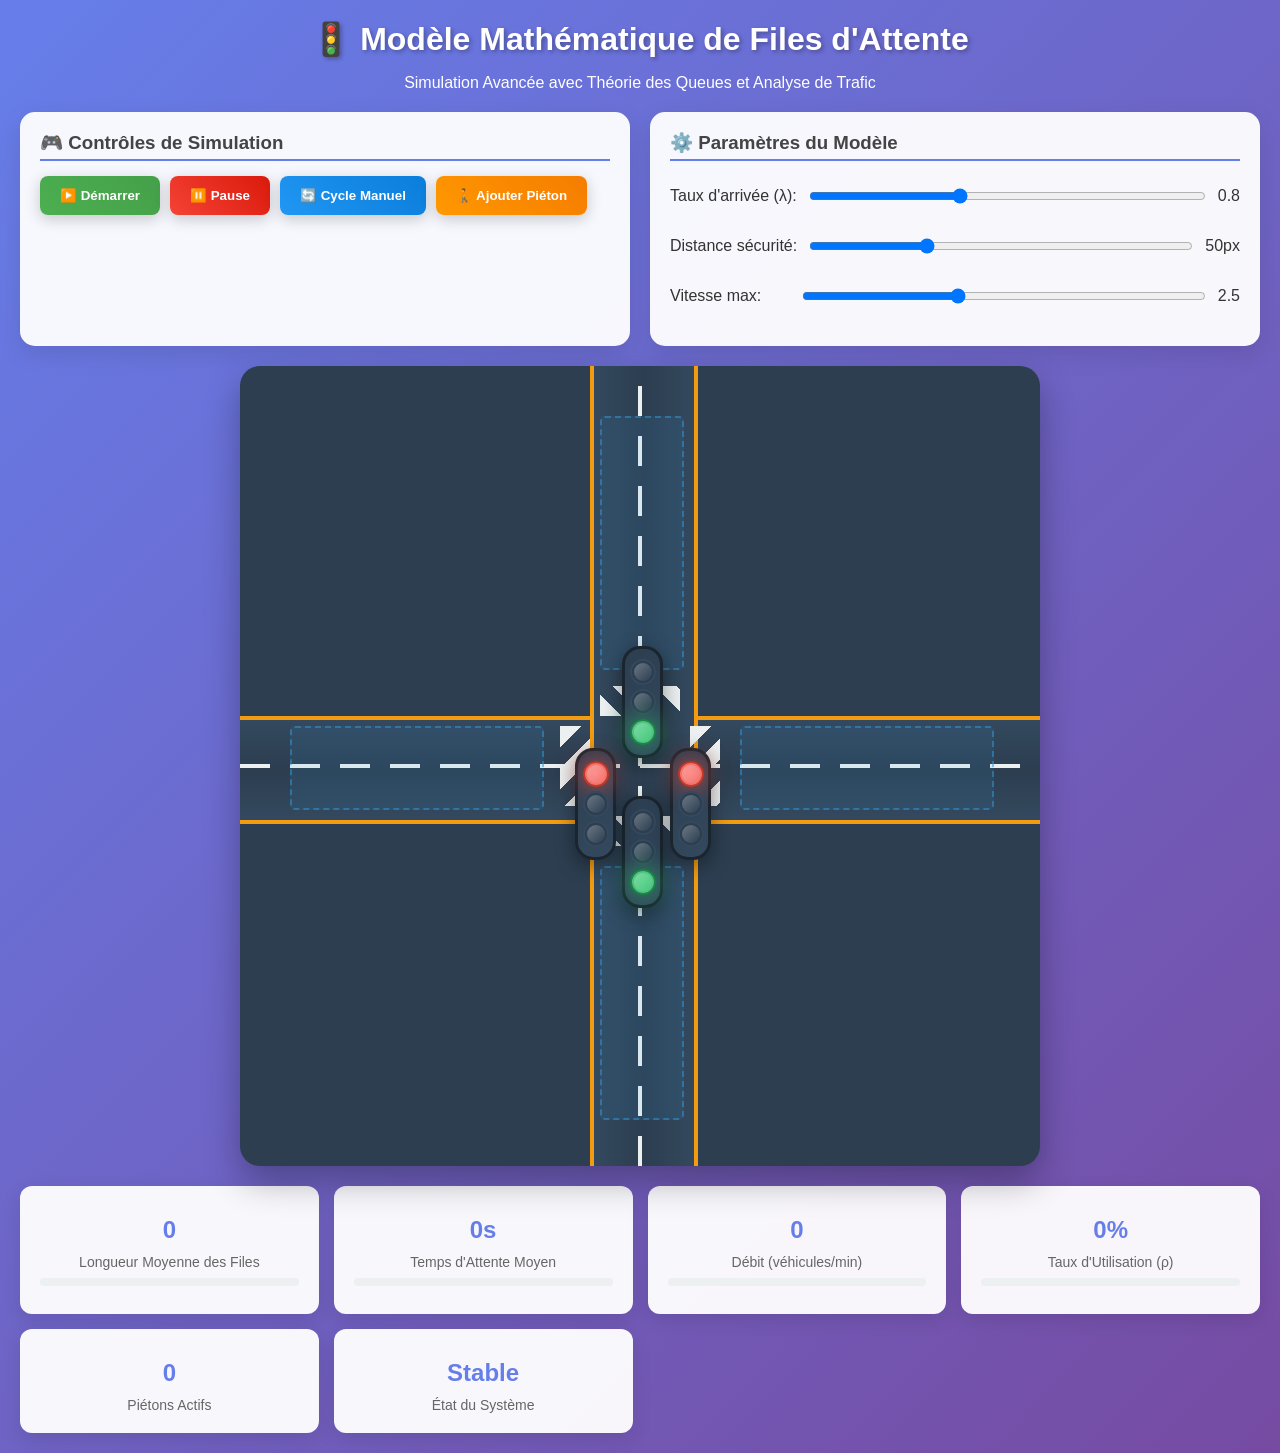
==== codes-sources/test.html @ d2b747fb "up" ====
<!DOCTYPE html>
<html lang="fr">
<head>
    <meta charset="UTF-8">
    <meta name="viewport" content="width=device-width, initial-scale=1.0">
    <title>Modèle de Files d'Attente - Carrefour Intelligent</title>
    <style>
        body {
            margin: 0;
            padding: 20px;
            background: linear-gradient(135deg, #667eea 0%, #764ba2 100%);
            font-family: 'Segoe UI', Tahoma, Geneva, Verdana, sans-serif;
            color: #333;
        }

        .header {
            text-align: center;
            color: white;
            margin-bottom: 20px;
        }

        .header h1 {
            margin: 0;
            text-shadow: 2px 2px 4px rgba(0,0,0,0.3);
        }

        .controls-panel {
            display: grid;
            grid-template-columns: repeat(auto-fit, minmax(300px, 1fr));
            gap: 20px;
            margin-bottom: 20px;
        }

        .control-section {
            background: rgba(255, 255, 255, 0.95);
            padding: 20px;
            border-radius: 15px;
            box-shadow: 0 8px 25px rgba(0,0,0,0.1);
        }

        .control-section h3 {
            margin: 0 0 15px 0;
            color: #444;
            border-bottom: 2px solid #667eea;
            padding-bottom: 5px;
        }

        .controls {
            display: flex;
            gap: 10px;
            flex-wrap: wrap;
            align-items: center;
        }

        button {
            padding: 12px 20px;
            border: none;
            border-radius: 8px;
            cursor: pointer;
            font-weight: bold;
            transition: all 0.3s ease;
            box-shadow: 0 4px 15px rgba(0,0,0,0.2);
        }

        .start-btn { background: linear-gradient(45deg, #4CAF50, #45a049); color: white; }
        .stop-btn { background: linear-gradient(45deg, #f44336, #da190b); color: white; }
        .manual-btn { background: linear-gradient(45deg, #2196F3, #0b7dda); color: white; }
        .pedestrian-btn { background: linear-gradient(45deg, #FF9800, #f57c00); color: white; }

        button:hover {
            transform: translateY(-2px);
            box-shadow: 0 6px 20px rgba(0,0,0,0.3);
        }

        .parameter-control {
            display: flex;
            align-items: center;
            gap: 10px;
            margin: 10px 0;
        }

        .parameter-control label {
            min-width: 120px;
            font-weight: 500;
        }

        .parameter-control input {
            flex: 1;
            padding: 8px;
            border: 2px solid #ddd;
            border-radius: 5px;
            font-size: 14px;
        }

        .parameter-control input:focus {
            border-color: #667eea;
            outline: none;
        }

        #intersection {
            position: relative;
            width: 800px;
            height: 800px;
            background: #2c3e50;
            border-radius: 20px;
            overflow: hidden;
            box-shadow: 0 15px 35px rgba(0,0,0,0.3);
            margin: 0 auto;
        }

        /* Routes avec marquages réalistes */
        .road-horizontal {
            position: absolute;
            top: 350px;
            left: 0;
            width: 800px;
            height: 100px;
            background: linear-gradient(to bottom, #34495e 0%, #2c3e50 50%, #34495e 100%);
            border-top: 4px solid #f39c12;
            border-bottom: 4px solid #f39c12;
        }

        .road-vertical {
            position: absolute;
            top: 0;
            left: 350px;
            width: 100px;
            height: 800px;
            background: linear-gradient(to right, #34495e 0%, #2c3e50 50%, #34495e 100%);
            border-left: 4px solid #f39c12;
            border-right: 4px solid #f39c12;
        }

        /* Lignes de séparation avec animation */
        .center-line-h {
            position: absolute;
            top: 398px;
            left: 0;
            width: 800px;
            height: 4px;
            background: repeating-linear-gradient(90deg, #ecf0f1 0px, #ecf0f1 30px, transparent 30px, transparent 50px);
            animation: moveLine 2s linear infinite;
        }

        .center-line-v {
            position: absolute;
            top: 0;
            left: 398px;
            width: 4px;
            height: 800px;
            background: repeating-linear-gradient(0deg, #ecf0f1 0px, #ecf0f1 30px, transparent 30px, transparent 50px);
            animation: moveLine 2s linear infinite;
        }

        @keyframes moveLine {
            0% { background-position: 0px 0px; }
            100% { background-position: 50px 50px; }
        }

        /* Passages piétons */
        .crosswalk {
            position: absolute;
            background: repeating-linear-gradient(45deg, #ecf0f1 0px, #ecf0f1 15px, transparent 15px, transparent 30px);
            z-index: 1;
        }

        .crosswalk-north {
            top: 320px;
            left: 360px;
            width: 80px;
            height: 30px;
        }

        .crosswalk-south {
            top: 450px;
            left: 360px;
            width: 80px;
            height: 30px;
        }

        .crosswalk-east {
            top: 360px;
            left: 450px;
            width: 30px;
            height: 80px;
            background: repeating-linear-gradient(135deg, #ecf0f1 0px, #ecf0f1 15px, transparent 15px, transparent 30px);
        }

        .crosswalk-west {
            top: 360px;
            left: 320px;
            width: 30px;
            height: 80px;
            background: repeating-linear-gradient(135deg, #ecf0f1 0px, #ecf0f1 15px, transparent 15px, transparent 30px);
        }

        /* Feux de signalisation améliorés */
        .traffic-light {
            position: absolute;
            width: 35px;
            height: 90px;
            background: linear-gradient(145deg, #2c3e50, #34495e);
            border-radius: 18px;
            border: 3px solid #1a252f;
            display: flex;
            flex-direction: column;
            justify-content: space-around;
            align-items: center;
            padding: 8px 0;
            box-shadow: 0 6px 20px rgba(0,0,0,0.4);
            z-index: 10;
        }

        .light {
            width: 22px;
            height: 22px;
            border-radius: 50%;
            border: 2px solid #34495e;
            transition: all 0.4s cubic-bezier(0.4, 0, 0.2, 1);
            position: relative;
        }

        .light::after {
            content: '';
            position: absolute;
            top: 2px;
            left: 2px;
            right: 2px;
            bottom: 2px;
            border-radius: 50%;
            background: linear-gradient(135deg, rgba(255,255,255,0.3), transparent);
        }

        .red { background: #2c3e50; }
        .red.active { 
            background: radial-gradient(circle, #ff6b6b, #e74c3c);
            box-shadow: 0 0 25px #e74c3c, inset 0 0 15px rgba(255,255,255,0.3);
            border-color: #c0392b;
        }

        .yellow { background: #2c3e50; }
        .yellow.active { 
            background: radial-gradient(circle, #f1c40f, #f39c12);
            box-shadow: 0 0 25px #f39c12, inset 0 0 15px rgba(255,255,255,0.3);
            border-color: #d68910;
        }

        .green { background: #2c3e50; }
        .green.active { 
            background: radial-gradient(circle, #2ecc71, #27ae60);
            box-shadow: 0 0 25px #27ae60, inset 0 0 15px rgba(255,255,255,0.3);
            border-color: #1e8449;
        }

        /* Positionnement des feux */
        .light-north { top: 280px; left: 382px; }
        .light-south { top: 430px; left: 382px; }
        .light-east { top: 382px; left: 430px; }
        .light-west { top: 382px; left: 335px; }

        /* Styles pour les véhicules */
        .vehicle {
            position: absolute;
            font-size: 24px;
            transform-origin: center;
            z-index: 10;
            transition: filter 0.3s ease;
            border: 2px solid rgba(255,255,255,0.2);
        }

        .car { 
            width: 45px; 
            height: 25px; 
            background: linear-gradient(145deg, #3498db, #2980b9);
            color: white;
        }

        .truck { 
            width: 60px; 
            height: 30px; 
            background: linear-gradient(145deg, #e67e22, #d35400);
            color: white;
        }

        .bus { 
            width: 70px; 
            height: 32px; 
            background: linear-gradient(145deg, #9b59b6, #8e44ad);
            color: white;
        }

        .pedestrian {
            position: absolute;
            width: 20px;
            height: 20px;
            border-radius: 50%;
            background: linear-gradient(145deg, #e74c3c, #c0392b);
            display: flex;
            align-items: center;
            justify-content: center;
            font-size: 14px;
            color: white;
            transition: all 0.3s ease;
            z-index: 8;
            box-shadow: 0 3px 10px rgba(0,0,0,0.3);
            border: 2px solid rgba(255,255,255,0.3);
        }

        /* Zones d'attente */
        .queue-zone {
            position: absolute;
            border: 2px dashed rgba(52, 152, 219, 0.5);
            background: rgba(52, 152, 219, 0.1);
            border-radius: 5px;
        }

        .queue-north { top: 50px; left: 360px; width: 80px; height: 250px; }
        .queue-south { top: 500px; left: 360px; width: 80px; height: 250px; }
        .queue-east { top: 360px; left: 500px; width: 250px; height: 80px; }
        .queue-west { top: 360px; left: 50px; width: 250px; height: 80px; }

        /* Statistiques */
        .stats-panel {
            display: grid;
            grid-template-columns: repeat(auto-fit, minmax(250px, 1fr));
            gap: 15px;
            margin-top: 20px;
        }

        .stat-card {
            background: rgba(255, 255, 255, 0.95);
            padding: 20px;
            border-radius: 12px;
            box-shadow: 0 6px 20px rgba(0,0,0,0.1);
            text-align: center;
        }

        .stat-value {
            font-size: 24px;
            font-weight: bold;
            color: #667eea;
            margin: 10px 0;
        }

        .stat-label {
            color: #666;
            font-size: 14px;
        }

        /* Indicateurs de performance */
        .performance-indicator {
            width: 100%;
            height: 8px;
            background: #ecf0f1;
            border-radius: 4px;
            overflow: hidden;
            margin: 8px 0;
        }

        .performance-bar {
            height: 100%;
            background: linear-gradient(90deg, #27ae60, #f1c40f, #e74c3c);
            transition: width 0.5s ease;
            border-radius: 4px;
        }

        @keyframes pulse {
            0%, 100% { transform: scale(1); }
            50% { transform: scale(1.05); }
        }

        .active-light {
            animation: pulse 2s infinite;
        }

        .congested {
            animation: shake 0.5s infinite;
        }

        @keyframes shake {
            0%, 100% { transform: translateX(0); }
            25% { transform: translateX(-2px); }
            75% { transform: translateX(2px); }
        }
    </style>
</head>
<body>
    <div class="header">
        <h1>🚦 Modèle Mathématique de Files d'Attente</h1>
        <p>Simulation Avancée avec Théorie des Queues et Analyse de Trafic</p>
    </div>

    <div class="controls-panel">
        <div class="control-section">
            <h3>🎮 Contrôles de Simulation</h3>
            <div class="controls">
                <button class="start-btn" onclick="startSimulation()">▶️ Démarrer</button>
                <button class="stop-btn" onclick="stopSimulation()">⏸️ Pause</button>
                <button class="manual-btn" onclick="switchLights()">🔄 Cycle Manuel</button>
                <button class="pedestrian-btn" onclick="addPedestrian()">🚶 Ajouter Piéton</button>
            </div>
        </div>

        <div class="control-section">
            <h3>⚙️ Paramètres du Modèle</h3>
            <div class="parameter-control">
                <label>Taux d'arrivée (λ):</label>
                <input type="range" id="arrivalRate" min="0.1" max="2" step="0.1" value="0.8" onchange="updateParameters()">
                <span id="arrivalRateValue">0.8</span>
            </div>
            <div class="parameter-control">
                <label>Distance sécurité:</label>
                <input type="range" id="safetyDistance" min="30" max="100" step="10" value="50" onchange="updateParameters()">
                <span id="safetyDistanceValue">50px</span>
            </div>
            <div class="parameter-control">
                <label>Vitesse max:</label>
                <input type="range" id="maxSpeed" min="1" max="5" step="0.5" value="2.5" onchange="updateParameters()">
                <span id="maxSpeedValue">2.5</span>
            </div>
        </div>
    </div>

    <div class="row">
        <div class="col-8">
            <div id="intersection">
                <!-- Infrastructure routière -->
                <div class="road-horizontal"></div>
                <div class="road-vertical"></div>
                <div class="center-line-h"></div>
                <div class="center-line-v"></div>
        
                <!-- Passages piétons -->
                <div class="crosswalk crosswalk-north"></div>
                <div class="crosswalk crosswalk-south"></div>
                <div class="crosswalk crosswalk-east"></div>
                <div class="crosswalk crosswalk-west"></div>
        
                <!-- Zones d'attente -->
                <div class="queue-zone queue-north"></div>
                <div class="queue-zone queue-south"></div>
                <div class="queue-zone queue-east"></div>
                <div class="queue-zone queue-west"></div>
        
                <!-- Feux de signalisation -->
                <div class="traffic-light light-north">
                    <div class="light red" id="north-red"></div>
                    <div class="light yellow" id="north-yellow"></div>
                    <div class="light green" id="north-green"></div>
                </div>
                <div class="traffic-light light-south">
                    <div class="light red" id="south-red"></div>
                    <div class="light yellow" id="south-yellow"></div>
                    <div class="light green" id="south-green"></div>
                </div>
                <div class="traffic-light light-east">
                    <div class="light red" id="east-red"></div>
                    <div class="light yellow" id="east-yellow"></div>
                    <div class="light green" id="east-green"></div>
                </div>
                <div class="traffic-light light-west">
                    <div class="light red" id="west-red"></div>
                    <div class="light yellow" id="west-yellow"></div>
                    <div class="light green" id="west-green"></div>
                </div>
            </div>
        </div>
        <div class="col-4">
            <div class="stats-panel">
                <div class="stat-card">
                    <div class="stat-value" id="queueLength">0</div>
                    <div class="stat-label">Longueur Moyenne des Files</div>
                    <div class="performance-indicator">
                        <div class="performance-bar" id="queueBar" style="width: 0%"></div>
                    </div>
                </div>
                <div class="stat-card">
                    <div class="stat-value" id="waitTime">0s</div>
                    <div class="stat-label">Temps d'Attente Moyen</div>
                    <div class="performance-indicator">
                        <div class="performance-bar" id="waitBar" style="width: 0%"></div>
                    </div>
                </div>
                <div class="stat-card">
                    <div class="stat-value" id="throughput">0</div>
                    <div class="stat-label">Débit (véhicules/min)</div>
                    <div class="performance-indicator">
                        <div class="performance-bar" id="throughputBar" style="width: 0%"></div>
                    </div>
                </div>
                <div class="stat-card">
                    <div class="stat-value" id="utilization">0%</div>
                    <div class="stat-label">Taux d'Utilisation (ρ)</div>
                    <div class="performance-indicator">
                        <div class="performance-bar" id="utilizationBar" style="width: 0%"></div>
                    </div>
                </div>
                <div class="stat-card">
                    <div class="stat-value" id="pedestrianCount">0</div>
                    <div class="stat-label">Piétons Actifs</div>
                </div>
                <div class="stat-card">
                    <div class="stat-value" id="systemState">Stable</div>
                    <div class="stat-label">État du Système</div>
                </div>
            </div>
        </div>
    </div>

    

    

    <script>
        // Variables globales du modèle
        let isRunning = false;
        let currentPhase = 0;
        let timeLeft = 12;
        let entities = [];
        let pedestrians = [];
        let entityId = 0;
        let pedestrianId = 0;
        
        // Paramètres du modèle de files d'attente
        let arrivalRate = 0.8; // λ (lambda) - taux d'arrivée
        let serviceRate = 1.2; // μ (mu) - taux de service
        let safetyDistance = 50; // Distance minimale entre véhicules
        let maxSpeed = 2.5;
        
        // Statistiques en temps réel
        let stats = {
            totalVehicles: 0,
            totalWaitTime: 0,
            totalServiceTime: 0,
            vehiclesServed: 0,
            waitTimes: [], // Ajout de cette propriété pour stocker les temps d'attente
            queueLengths: { north: [], south: [], east: [], west: [] },
            currentQueues: { north: 0, south: 0, east: 0, west: 0 }
        };

        // Types de véhicules pour la simulation
        const vehicleTypes = [
            { class: 'car', symbol: '🚗', speed: maxSpeed, length: 20, serviceTime: 3 },
            { class: 'bus', symbol: '🚌', speed: maxSpeed * 0.8, length: 40, serviceTime: 5 },
            { class: 'truck', symbol: '🚚', speed: maxSpeed * 0.6, length: 35, serviceTime: 4 },
            { class: 'motorcycle', symbol: '🛵', speed: maxSpeed * 1.2, length: 15, serviceTime: 2 }
        ];
        
        // Phases des feux avec durées optimisées selon Little's Law
        const phases = [
            { duration: 12, name: "Nord-Sud Vert", ns: "green", ew: "red", pedestrian: false },
            { duration: 3, name: "Nord-Sud Jaune", ns: "yellow", ew: "red", pedestrian: false },
            { duration: 5, name: "Piétons NS", ns: "red", ew: "red", pedestrian: "ns" },
            { duration: 12, name: "Est-Ouest Vert", ns: "red", ew: "green", pedestrian: false },
            { duration: 3, name: "Est-Ouest Jaune", ns: "red", ew: "yellow", pedestrian: false },
            { duration: 5, name: "Piétons EW", ns: "red", ew: "red", pedestrian: "ew" }
        ];


        // Modèle M/M/1 - Calculs théoriques
        function calculateTheoreticalMetrics() {
            const rho = arrivalRate / serviceRate; // Facteur d'utilisation
            const avgQueueLength = (rho * rho) / (1 - rho); // L = ρ²/(1-ρ)
            const avgWaitTime = avgQueueLength / arrivalRate; // W = L/λ (Little's Law)
            const avgSystemTime = 1 / (serviceRate - arrivalRate); // T = 1/(μ-λ)
            
            return { rho, avgQueueLength, avgWaitTime, avgSystemTime };
        }

        function updateParameters() {
            arrivalRate = parseFloat(document.getElementById('arrivalRate').value);
            safetyDistance = parseInt(document.getElementById('safetyDistance').value);
            maxSpeed = parseFloat(document.getElementById('maxSpeed').value);
            
            document.getElementById('arrivalRateValue').textContent = arrivalRate;
            document.getElementById('safetyDistanceValue').textContent = safetyDistance + 'px';
            document.getElementById('maxSpeedValue').textContent = maxSpeed;
        }

        function createVehicle(specifiedDirection = null) {
            // Modèle de Poisson pour les arrivées
            if (Math.random() < arrivalRate * 0.1 || specifiedDirection) {
                const type = vehicleTypes[Math.floor(Math.random() * vehicleTypes.length)];
                // Si une direction est spécifiée, l'utiliser, sinon choisir aléatoirement
                const direction = specifiedDirection || ['north', 'south', 'east', 'west'][Math.floor(Math.random() * 4)];
                
                const vehicle = document.createElement('div');
                vehicle.className = `vehicle ${type.class}`;
                vehicle.textContent = type.symbol;
                vehicle.id = `vehicle-${entityId++}`;
                
                // Propriétés pour le modèle de files d'attente
                vehicle.dataset.arrivalTime = Date.now();
                vehicle.dataset.direction = direction;
                vehicle.dataset.speed = type.speed * (0.8 + Math.random() * 0.4); // Variation de vitesse
                vehicle.dataset.serviceTime = type.serviceTime;
                vehicle.dataset.length = type.length;
                vehicle.dataset.waiting = 'false';
                vehicle.dataset.stopTime = Date.now().toString(); // Initialiser le temps d'arrêt
                vehicle.dataset.queuePosition = '0';
                
                // Positionnement selon la direction
                const positions = {
                    north: { top: -40, left: 365, angle: 0 },
                    south: { top: 840, left: 365, angle: 180 },
                    east: { top: 375, left: 840, angle: 270 },
                    west: { top: 375, left: -80, angle: 90 }
                };
                
                const pos = positions[direction];
                vehicle.style.top = pos.top + 'px';
                vehicle.style.left = pos.left + 'px';
                vehicle.style.transform = `rotate(${pos.angle}deg)`;
                
                document.getElementById('intersection').appendChild(vehicle);
                entities.push(vehicle);
                stats.totalVehicles++;
            }
        }

        function createPedestrian() {
            const crosswalks = ['north', 'south', 'east', 'west'];
            const direction = crosswalks[Math.floor(Math.random() * crosswalks.length)];
            
            const pedestrian = document.createElement('div');
            pedestrian.className = 'pedestrian';
            pedestrian.textContent = '🚶';
            pedestrian.id = `pedestrian-${pedestrianId++}`;
            
            pedestrian.dataset.direction = direction;
            pedestrian.dataset.speed = 1 + Math.random() * 0.5;
            pedestrian.dataset.waiting = 'true';
            
            // Positionnement selon le passage piéton
            const positions = {
                north: { top: 300, left: 380 + Math.random() * 40 },
                south: { top: 480, left: 380 + Math.random() * 40 },
                east: { top: 380 + Math.random() * 40, left: 480 },
                west: { top: 380 + Math.random() * 40, left: 300 }
            };
            
            const pos = positions[direction];
            pedestrian.style.top = pos.top + 'px';
            pedestrian.style.left = pos.left + 'px';
            
            document.getElementById('intersection').appendChild(pedestrian);
            pedestrians.push(pedestrian);
        }

        function addPedestrian() {
            createPedestrian();
        }

        function calculateSafeDistance(vehicle1, vehicle2, direction) {
            const v1Speed = parseFloat(vehicle1.dataset.speed);
            const v2Speed = parseFloat(vehicle2.dataset.speed);
            const reactionTime = 1.5; // secondes
            
            // Distance de sécurité basée sur la vitesse et le temps de réaction
            return safetyDistance + (v1Speed * reactionTime * 10);
        }

        function getVehiclePosition(vehicle) {
            return {
                top: parseInt(vehicle.style.top),
                left: parseInt(vehicle.style.left),
                direction: vehicle.dataset.direction
            };
        }

        function checkCollision(vehicle, otherVehicle) {
            const pos1 = getVehiclePosition(vehicle);
            const pos2 = getVehiclePosition(otherVehicle);
            
            if (pos1.direction !== pos2.direction) return false;
            
            const distance = Math.sqrt(
                Math.pow(pos1.left - pos2.left, 2) + 
                Math.pow(pos1.top - pos2.top, 2)
            );
            
            const safeDistance = calculateSafeDistance(vehicle, otherVehicle, pos1.direction);
            return distance < safeDistance;
        }

        function canMove(vehicle) {
            const pos = getVehiclePosition(vehicle);
            
            // Zones d'arrêt spécifiques à chaque direction à l'approche des feux
            const stoppingZones = {
                north: { top: 280, bottom: 330, left: 350, right: 400 },
                south: { top: 470, bottom: 520, left: 350, right: 400 },
                east: { top: 350, bottom: 400, left: 470, right: 520 },
                west: { top: 350, bottom: 400, left: 280, right: 330 }
            };
            
            // Détecter si le véhicule est dans une zone d'arrêt
            const zone = stoppingZones[pos.direction];
            const inStoppingZone = (
                pos.left >= zone.left && 
                pos.left <= zone.right && 
                pos.top >= zone.top && 
                pos.top <= zone.bottom
            );
            
            // Vérifier si le véhicule est au milieu de l'intersection
            const inIntersection = (pos.left > 320 && pos.left < 480 && pos.top > 320 && pos.top < 480);

            // Nouvelle règle : si le véhicule a traversé l'intersection, il ne s'arrête plus jamais
            let hasCrossed = false;
            switch (pos.direction) {
                case 'north':
                    if (pos.top > 480) hasCrossed = true;
                    break;
                case 'south':
                    if (pos.top < 320) hasCrossed = true;
                    break;
                case 'east':
                    if (pos.left < 320) hasCrossed = true;
                    break;
                case 'west':
                    if (pos.left > 480) hasCrossed = true;
                    break;
            }
            if (inIntersection || hasCrossed) {
                // Mettre à jour l'interface pour montrer que le véhicule est en train de traverser
                if (vehicle.dataset.waiting === 'true') {
                    vehicle.dataset.waiting = 'false';
                    vehicle.classList.remove('waiting');
                    // Calcul du temps d'attente avec vérification de sécurité
                    const stopTime = vehicle.dataset.stopTime ? parseInt(vehicle.dataset.stopTime) : Date.now();
                    const waitTime = (Date.now() - stopTime) / 1000;
                    stats.waitTimes.push(waitTime);
                }
                return true;
            }
            
            // Vérification des collisions avec d'autres véhicules
            let canMoveFreely = true;
            for (let other of entities) {
                if (other !== vehicle && checkCollision(vehicle, other)) {
                    canMoveFreely = false;
                    break;
                }
            }
            
            // Si ne peut pas bouger à cause d'une collision, marquer comme en attente
            if (!canMoveFreely && vehicle.dataset.waiting !== 'true') {
                vehicle.dataset.waiting = 'true';
                vehicle.dataset.stopTime = Date.now().toString();
                vehicle.classList.add('waiting');
            } else if (canMoveFreely && vehicle.dataset.waiting === 'true' && !inStoppingZone) {
                // Si le véhicule peut bouger à nouveau (plus de collisions) et n'est pas dans une zone d'arrêt
                vehicle.dataset.waiting = 'false';
                vehicle.classList.remove('waiting');
            }
            
            // Vérifier les feux de signalisation uniquement si dans une zone d'arrêt
            if (inStoppingZone) {
                let canPassLight = true;
                
                // Déterminer l'état du feu pour la direction du véhicule
                if ((pos.direction === 'north' || pos.direction === 'south')) {
                    // Vérifier les feux nord-sud
                    canPassLight = trafficLightState.northSouth === 'green';
                    // Pour le débogage
                    // console.log('Véhicule Nord-Sud:', pos.direction, 'Feu:', trafficLightState.northSouth, 'Peut passer:', canPassLight);
                } else {
                    // Vérifier les feux est-ouest
                    canPassLight = trafficLightState.eastWest === 'green';
                    // Pour le débogage
                    // console.log('Véhicule Est-Ouest:', pos.direction, 'Feu:', trafficLightState.eastWest, 'Peut passer:', canPassLight);
                }
                
                // Si le feu est rouge, marquer comme en attente
                if (!canPassLight && vehicle.dataset.waiting !== 'true') {
                    vehicle.dataset.waiting = 'true';
                    vehicle.dataset.stopTime = Date.now().toString();
                    // Ajouter une classe visuelle pour indiquer l'attente au feu
                    vehicle.classList.add('waiting');
                } else if (canPassLight && vehicle.dataset.waiting === 'true') {
                    // Si le feu devient vert, retirer le statut d'attente
                    vehicle.dataset.waiting = 'false';
                    // Calculer le temps d'attente avec vérification de sécurité
                    const stopTime = vehicle.dataset.stopTime ? parseInt(vehicle.dataset.stopTime) : Date.now();
                    const waitTime = (Date.now() - stopTime) / 1000;
                    stats.waitTimes.push(waitTime);
                    // Retirer la classe visuelle d'attente
                    vehicle.classList.remove('waiting');
                    
                    // Force le véhicule à avancer
                    return true;
                }
                
                return canPassLight && canMoveFreely;
            }
            
            // Si pas dans une zone d'arrêt, le véhicule peut se déplacer s'il n'y a pas de collision
            return canMoveFreely;
        }

        function updateQueueStatistics() {
            // Réinitialiser les compteurs de files
            stats.currentQueues = { north: 0, south: 0, east: 0, west: 0 };
            
            entities.forEach(vehicle => {
                const pos = getVehiclePosition(vehicle);
                const isWaiting = !canMove(vehicle);
                
                if (isWaiting) {
                    stats.currentQueues[pos.direction]++;
                }
            });
        }
        
        // Variables de simulation
        let simulationRunning = false;
        let simulationInterval;
        let vehicleInterval;
        let statsUpdateInterval;
        
        // Configuration initiale des feux
        let trafficLightState = {
            northSouth: 'green',  // nord-sud peut être vert initialement
            eastWest: 'red'      // est-ouest est rouge
        };
        
        // Fonction pour démarrer la simulation
        function startSimulation() {
            if (simulationRunning) return; // Éviter les démarrages multiples
            
            simulationRunning = true;
            console.log('Simulation démarrée');

            // Placer exactement deux véhicules par voie au démarrage
            const intersectionPositions = {
                north: [ { top: 60, left: 365 }, { top: 200, left: 365 } ],
                south: [ { top: 740, left: 365 }, { top: 600, left: 365 } ],
                east:  [ { top: 375, left: 740 }, { top: 375, left: 600 } ],
                west:  [ { top: 375, left: 60 }, { top: 375, left: 200 } ]
            };

            const angles = { north: 0, south: 180, east: 270, west: 90 };
            const vehicleTypesCount = vehicleTypes.length;
            let vehicleTypeIndex = 0;
            Object.keys(intersectionPositions).forEach(direction => {
                intersectionPositions[direction].forEach((pos, idx) => {
                    const type = vehicleTypes[vehicleTypeIndex % vehicleTypesCount];
                    const vehicle = document.createElement('div');
                    vehicle.className = `vehicle ${type.class}`;
                    vehicle.textContent = type.symbol;
                    vehicle.id = `vehicle-${entityId++}`;
                    vehicle.dataset.arrivalTime = Date.now();
                    vehicle.dataset.direction = direction;
                    vehicle.dataset.speed = type.speed * (0.8 + Math.random() * 0.4);
                    vehicle.dataset.serviceTime = type.serviceTime;
                    vehicle.dataset.length = type.length;
                    vehicle.dataset.waiting = 'false';
                    vehicle.dataset.stopTime = Date.now().toString();
                    vehicle.dataset.queuePosition = idx.toString();
                    vehicle.style.top = pos.top + 'px';
                    vehicle.style.left = pos.left + 'px';
                    vehicle.style.transform = `rotate(${angles[direction]}deg)`;
                    document.getElementById('intersection').appendChild(vehicle);
                    entities.push(vehicle);
                    stats.totalVehicles++;
                    vehicleTypeIndex++;
                });
            });
            // Désactiver l'ajout automatique de véhicules
            // vehicleInterval = setInterval(...)
            
            // Mettre à jour l'animation des véhicules
            simulationInterval = setInterval(() => {
                // Mettre à jour la position de chaque véhicule
                entities.forEach(entity => {
                    if (entity.classList.contains('vehicle') && canMove(entity)) {
                        const direction = entity.dataset.direction;
                        const speed = parseFloat(entity.dataset.speed);
                        
                        // Déplacer le véhicule selon sa direction
                        switch(direction) {
                            case 'north':
                                entity.style.top = (parseFloat(entity.style.top) + speed) + 'px';
                                break;
                            case 'south':
                                entity.style.top = (parseFloat(entity.style.top) - speed) + 'px';
                                break;
                            case 'east':
                                entity.style.left = (parseFloat(entity.style.left) - speed) + 'px';
                                break;
                            case 'west':
                                entity.style.left = (parseFloat(entity.style.left) + speed) + 'px';
                                break;
                        }
                    }
                });
                
                // Boucle continue : lorsqu'un véhicule sort du cadre, il réapparaît de l'autre côté
                entities.forEach(entity => {
                    const rect = entity.getBoundingClientRect();
                    const intersectionRect = document.getElementById('intersection').getBoundingClientRect();
                    const direction = entity.dataset.direction;
                    let reset = false;
                    let newTop = parseFloat(entity.style.top);
                    let newLeft = parseFloat(entity.style.left);
                    switch(direction) {
                        case 'north':
                            if (rect.top > intersectionRect.bottom + 100) {
                                newTop = -40;
                                reset = true;
                            }
                            break;
                        case 'south':
                            if (rect.bottom < intersectionRect.top - 100) {
                                newTop = 800;
                                reset = true;
                            }
                            break;
                        case 'east':
                            if (rect.right < intersectionRect.left - 100) {
                                newLeft = 800;
                                reset = true;
                            }
                            break;
                        case 'west':
                            if (rect.left > intersectionRect.right + 100) {
                                newLeft = -80;
                                reset = true;
                            }
                            break;
                    }
                    if (reset) {
                        entity.style.top = newTop + 'px';
                        entity.style.left = newLeft + 'px';
                        // Réinitialiser le temps d'arrivée pour les stats si besoin
                        entity.dataset.arrivalTime = Date.now();
                        entity.dataset.waiting = 'false';
                    }
                });
                
                // Mettre à jour les statistiques
                updateQueueStatistics();
            }, 50); // 20 FPS pour l'animation
            
            // Changer les feux automatiquement toutes les 10 secondes
            lightInterval = setInterval(switchLights, 10000);
            
            // Mise à jour des statistiques d'interface
            statsUpdateInterval = setInterval(() => {
                // Calcul des statistiques
                const totalVehicles = Object.values(stats.currentQueues).reduce((a, b) => a + b, 0);
                const avgQueueLength = totalVehicles / 4; // Moyenne sur les 4 directions
                
                // Mise à jour de l'interface
                document.getElementById('queueLength').textContent = avgQueueLength.toFixed(1);
                document.getElementById('queueBar').style.width = Math.min(avgQueueLength * 10, 100) + '%';
                
                // Temps d'attente moyen (fictif pour cet exemple)
                const avgWaitTime = avgQueueLength * 5; // 5 secondes par véhicule en file
                document.getElementById('waitTime').textContent = avgWaitTime.toFixed(1) + 's';
            }, 500);
        }
        
        // Fonction pour arrêter la simulation
        function stopSimulation() {
            if (!simulationRunning) return;
            
            simulationRunning = false;
            console.log('Simulation en pause');
            
            // Arrêter tous les intervalles
            clearInterval(vehicleInterval);
            clearInterval(simulationInterval);
            clearInterval(lightInterval);
            clearInterval(statsUpdateInterval);
        }
        
        // Fonction pour changer l'état des feux
        function switchLights() {
            // Inverser l'état des feux
            if (trafficLightState.northSouth === 'green') {
                // Nord-Sud passe au jaune puis rouge
                trafficLightState.northSouth = 'yellow';
                
                // Après 2 secondes, passer au rouge et l'est-ouest au vert
                setTimeout(() => {
                    trafficLightState.northSouth = 'red';
                    trafficLightState.eastWest = 'green';
                    updateLights();
                }, 2000);
            } else if (trafficLightState.eastWest === 'green') {
                // Est-Ouest passe au jaune puis rouge
                trafficLightState.eastWest = 'yellow';
                
                // Après 2 secondes, passer au rouge et le nord-sud au vert
                setTimeout(() => {
                    trafficLightState.eastWest = 'red';
                    trafficLightState.northSouth = 'green';
                    updateLights();
                }, 2000);
            }
            
            updateLights();
        }
        
        // Fonction pour mettre à jour l'affichage des feux
        function updateLights() {
            // Mettre à jour les feux Nord-Sud
            document.getElementById('north-red').className = `light red ${trafficLightState.northSouth === 'red' ? 'active' : ''}`;
            document.getElementById('north-yellow').className = `light yellow ${trafficLightState.northSouth === 'yellow' ? 'active' : ''}`;
            document.getElementById('north-green').className = `light green ${trafficLightState.northSouth === 'green' ? 'active' : ''}`;
            
            document.getElementById('south-red').className = `light red ${trafficLightState.northSouth === 'red' ? 'active' : ''}`;
            document.getElementById('south-yellow').className = `light yellow ${trafficLightState.northSouth === 'yellow' ? 'active' : ''}`;
            document.getElementById('south-green').className = `light green ${trafficLightState.northSouth === 'green' ? 'active' : ''}`;
            
            // Mettre à jour les feux Est-Ouest
            document.getElementById('east-red').className = `light red ${trafficLightState.eastWest === 'red' ? 'active' : ''}`;
            document.getElementById('east-yellow').className = `light yellow ${trafficLightState.eastWest === 'yellow' ? 'active' : ''}`;
            document.getElementById('east-green').className = `light green ${trafficLightState.eastWest === 'green' ? 'active' : ''}`;
            
            document.getElementById('west-red').className = `light red ${trafficLightState.eastWest === 'red' ? 'active' : ''}`;
            document.getElementById('west-yellow').className = `light yellow ${trafficLightState.eastWest === 'yellow' ? 'active' : ''}`;
            document.getElementById('west-green').className = `light green ${trafficLightState.eastWest === 'green' ? 'active' : ''}`;
        }
        
        // Initialiser l'état des feux au chargement
        document.addEventListener('DOMContentLoaded', updateLights);
    </script>
</body>
</html>
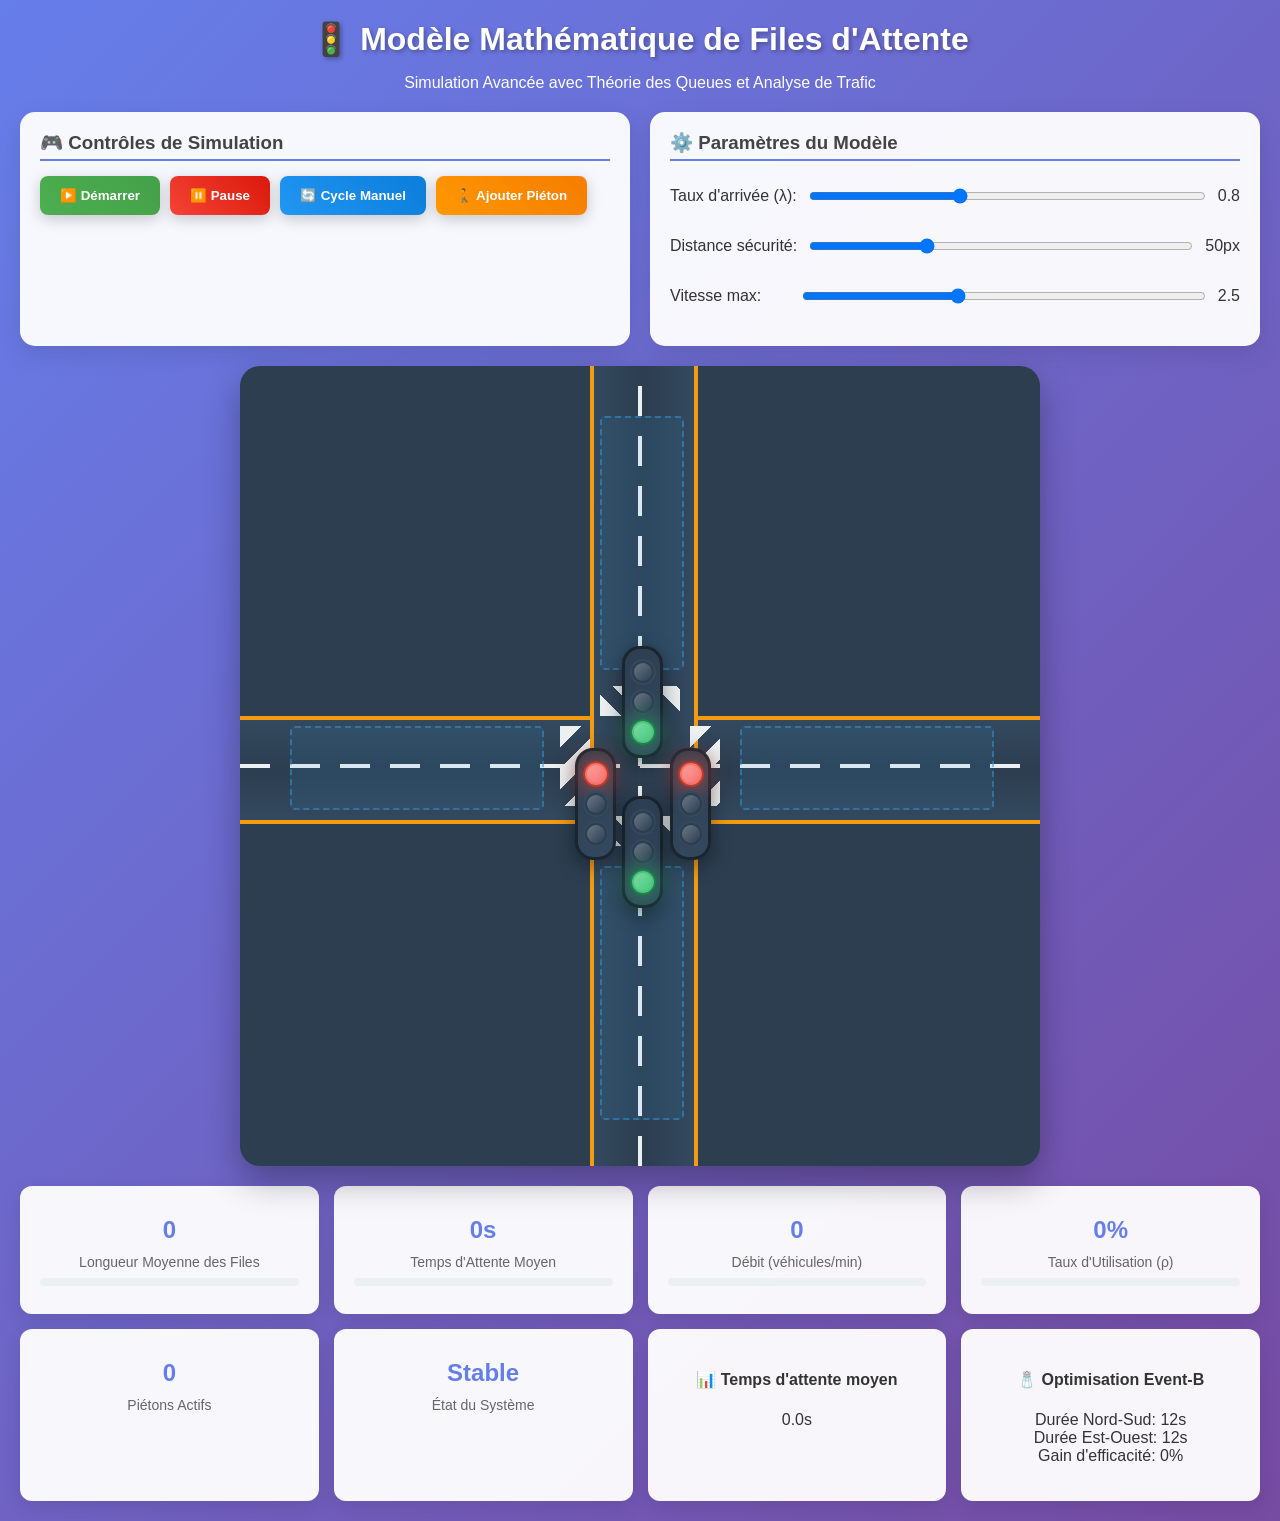
==== commit d87eb1f6: "New update" ====
--- a/codes-sources/test.html
+++ b/codes-sources/test.html
@@ -503,6 +503,18 @@
                     <div class="stat-value" id="systemState">Stable</div>
                     <div class="stat-label">État du Système</div>
                 </div>
+                <div class="stat-card">
+                    <h4>📊 Temps d'attente moyen</h4>
+                    <p><span id="waitTime">0.0s</span></p>
+                </div>
+                <div class="stat-card">
+                    <h4>🧂 Optimisation Event-B</h4>
+                    <p>
+                        <span class="small-label">Durée Nord-Sud:</span> <span id="phase-ns-duration">12</span>s<br>
+                        <span class="small-label">Durée Est-Ouest:</span> <span id="phase-ew-duration">12</span>s<br>
+                        <span class="small-label">Gain d'efficacité:</span> <span id="optimization-efficiency">0%</span>
+                    </p>
+                </div>
             </div>
         </div>
     </div>
@@ -516,6 +528,13 @@
         let isRunning = false;
         let currentPhase = 0;
         let timeLeft = 12;
+        
+        // Constantes pour l'algorithme d'optimisation
+        const MIN_PHASE_DURATION = 10; // Durée minimale d'une phase (en secondes)
+        const MAX_PHASE_DURATION = 60; // Durée maximale d'une phase (en secondes)
+        const DEFAULT_PHASE_DURATION = 12; // Durée par défaut (en secondes)
+        const YELLOW_DURATION = 3; // Durée du feu jaune (en secondes)
+        const OPTIMIZATION_INTERVAL = 10; // Intervalle entre optimisations (en secondes)
         let entities = [];
         let pedestrians = [];
         let entityId = 0;
@@ -547,13 +566,14 @@
         ];
         
         // Phases des feux avec durées optimisées selon Little's Law
-        const phases = [
-            { duration: 12, name: "Nord-Sud Vert", ns: "green", ew: "red", pedestrian: false },
-            { duration: 3, name: "Nord-Sud Jaune", ns: "yellow", ew: "red", pedestrian: false },
-            { duration: 5, name: "Piétons NS", ns: "red", ew: "red", pedestrian: "ns" },
-            { duration: 12, name: "Est-Ouest Vert", ns: "red", ew: "green", pedestrian: false },
-            { duration: 3, name: "Est-Ouest Jaune", ns: "red", ew: "yellow", pedestrian: false },
-            { duration: 5, name: "Piétons EW", ns: "red", ew: "red", pedestrian: "ew" }
+        // Définition des phases avec durées dynamiques optimisables
+        let phases = [
+            { duration: DEFAULT_PHASE_DURATION, name: "Nord-Sud Vert", ns: "green", ew: "red", pedestrian: false, optimizable: true },
+            { duration: YELLOW_DURATION, name: "Nord-Sud Jaune", ns: "yellow", ew: "red", pedestrian: false, optimizable: false },
+            { duration: 5, name: "Piétons NS", ns: "red", ew: "red", pedestrian: "ns", optimizable: false },
+            { duration: DEFAULT_PHASE_DURATION, name: "Est-Ouest Vert", ns: "red", ew: "green", pedestrian: false, optimizable: true },
+            { duration: YELLOW_DURATION, name: "Est-Ouest Jaune", ns: "red", ew: "yellow", pedestrian: false, optimizable: false },
+            { duration: 5, name: "Piétons EW", ns: "red", ew: "red", pedestrian: "ew", optimizable: false }
         ];
 
 
@@ -830,7 +850,11 @@
             if (simulationRunning) return; // Éviter les démarrages multiples
             
             simulationRunning = true;
-            console.log('Simulation démarrée');
+            console.log('Simulation démarrée avec optimisation Event-B');
+            
+            // Initialiser les durées des phases
+            document.getElementById('phase-ns-duration').textContent = phases[0].duration;
+            document.getElementById('phase-ew-duration').textContent = phases[3].duration;
 
             // Placer exactement deux véhicules par voie au démarrage
             const intersectionPositions = {
@@ -870,6 +894,32 @@
             // Désactiver l'ajout automatique de véhicules
             // vehicleInterval = setInterval(...)
             
+            // Démarrer le cycle automatique des feux avec les durées optimisées
+            lightInterval = setInterval(() => {
+                // Passer à la phase suivante
+                currentPhase = (currentPhase + 1) % phases.length;
+                timeLeft = phases[currentPhase].duration;
+                
+                // Mettre à jour les feux selon la phase actuelle
+                if (phases[currentPhase].ns === 'green') {
+                    trafficLightState.northSouth = 'green';
+                    trafficLightState.eastWest = 'red';
+                } else if (phases[currentPhase].ns === 'yellow') {
+                    trafficLightState.northSouth = 'yellow';
+                } else if (phases[currentPhase].ew === 'green') {
+                    trafficLightState.northSouth = 'red';
+                    trafficLightState.eastWest = 'green';
+                } else if (phases[currentPhase].ew === 'yellow') {
+                    trafficLightState.eastWest = 'yellow';
+                } else {
+                    trafficLightState.northSouth = 'red';
+                    trafficLightState.eastWest = 'red';
+                }
+                
+                updateLights();
+                console.log(`Phase: ${phases[currentPhase].name}, Durée: ${phases[currentPhase].duration}s`);
+            }, 1000 * 12); // Initiallement toutes les 12 secondes, sera ajusté par l'optimisation
+            
             // Mettre à jour l'animation des véhicules
             simulationInterval = setInterval(() => {
                 // Mettre à jour la position de chaque véhicule
@@ -895,6 +945,9 @@
                         }
                     }
                 });
+                
+                        // Optimiser les durées des phases en fonction des files d'attente
+                optimizeTrafficLightPhases();
                 
                 // Boucle continue : lorsqu'un véhicule sort du cadre, il réapparaît de l'autre côté
                 entities.forEach(entity => {
@@ -1004,6 +1057,107 @@
             updateLights();
         }
         
+        /**
+         * Applique les durées optimisées au cycle des feux
+         * Cette fonction permet de modifier dynamiquement l'intervalle du cycle des feux
+         * en fonction des durées optimisées calculées par l'algorithme
+         */
+        function applyOptimizedDurations() {
+            // Ne rien faire si la simulation n'est pas en cours
+            if (!simulationRunning || !lightInterval) return;
+            
+            // Arrêter l'intervalle courant
+            clearInterval(lightInterval);
+            
+            // Récupérer la durée de la phase courante (déjà optimisée)
+            const currentDuration = phases[currentPhase].duration;
+            
+            // Relancer l'intervalle avec la nouvelle durée
+            lightInterval = setInterval(() => {
+                // Passer à la phase suivante
+                currentPhase = (currentPhase + 1) % phases.length;
+                timeLeft = phases[currentPhase].duration;
+                
+                // Mettre à jour les feux selon la phase actuelle
+                if (phases[currentPhase].ns === 'green') {
+                    trafficLightState.northSouth = 'green';
+                    trafficLightState.eastWest = 'red';
+                } else if (phases[currentPhase].ns === 'yellow') {
+                    trafficLightState.northSouth = 'yellow';
+                } else if (phases[currentPhase].ew === 'green') {
+                    trafficLightState.northSouth = 'red';
+                    trafficLightState.eastWest = 'green';
+                } else if (phases[currentPhase].ew === 'yellow') {
+                    trafficLightState.eastWest = 'yellow';
+                } else {
+                    trafficLightState.northSouth = 'red';
+                    trafficLightState.eastWest = 'red';
+                }
+                
+                updateLights();
+                console.log(`Phase: ${phases[currentPhase].name}, Durée: ${phases[currentPhase].duration}s`);
+                
+                // Appliquer à nouveau les durées optimisées pour la prochaine phase
+                applyOptimizedDurations();
+            }, 1000 * currentDuration); // Intervalle basé sur la durée optimisée
+        }
+        
+        /**
+         * Fonction pour optimiser les durées des phases des feux en fonction des longueurs de files d'attente
+         * Utilise un modèle adaptatif basé sur les proportions relatives des files d'attente
+         * Conforme au modèle Event-B défini dans TrafficLightControl.mch
+         */
+        function optimizeTrafficLightPhases() {
+            // Ne pas optimiser si la simulation n'est pas en cours
+            if (!simulationRunning) return;
+            
+            // Récupérer les longueurs de files actuelles
+            const queueNorth = stats.currentQueues.north || 0;
+            const queueSouth = stats.currentQueues.south || 0;
+            const queueEast = stats.currentQueues.east || 0;
+            const queueWest = stats.currentQueues.west || 0;
+            
+            // Calculer les longueurs totales par axe
+            const queueNS = queueNorth + queueSouth;
+            const queueEW = queueEast + queueWest;
+            const totalQueue = queueNS + queueEW;
+            
+            // Si aucun véhicule en attente, conserver les durées par défaut
+            if (totalQueue === 0) {
+                phases[0].duration = DEFAULT_PHASE_DURATION; // Nord-Sud
+                phases[3].duration = DEFAULT_PHASE_DURATION; // Est-Ouest
+                return;
+            }
+            
+            // Calculer les durées optimales selon le modèle mathématique adaptatif
+            // Formula: duration = min_duration + (max_duration - min_duration) * (queue_direction / total_queue)
+            const durationNS = MIN_PHASE_DURATION + 
+                (MAX_PHASE_DURATION - MIN_PHASE_DURATION) * (queueNS / totalQueue);
+                
+            const durationEW = MIN_PHASE_DURATION + 
+                (MAX_PHASE_DURATION - MIN_PHASE_DURATION) * (queueEW / totalQueue);
+            
+            // Appliquer les nouvelles durées arrondies
+            phases[0].duration = Math.round(durationNS);
+            phases[3].duration = Math.round(durationEW);
+            
+            // Mettre à jour l'affichage des durées optimisées
+            document.getElementById('phase-ns-duration').textContent = phases[0].duration;
+            document.getElementById('phase-ew-duration').textContent = phases[3].duration;
+            
+            // Calculer et afficher le gain d'efficacité théorique
+            const defaultWaitTime = totalQueue * DEFAULT_PHASE_DURATION;
+            const optimizedWaitTime = (queueNS * durationNS) + (queueEW * durationEW);
+            const efficiency = defaultWaitTime > 0 ? 
+                Math.round((1 - optimizedWaitTime/defaultWaitTime) * 100) : 0;
+            document.getElementById('optimization-efficiency').textContent = efficiency + '%';
+            
+            console.log(`Optimisation: NS=${Math.round(durationNS)}s, EW=${Math.round(durationEW)}s, Efficacité: ${efficiency}%`);
+            
+            // Appliquer les durées optimisées au cycle des feux
+            applyOptimizedDurations();
+        }
+        
         // Fonction pour mettre à jour l'affichage des feux
         function updateLights() {
             // Mettre à jour les feux Nord-Sud
